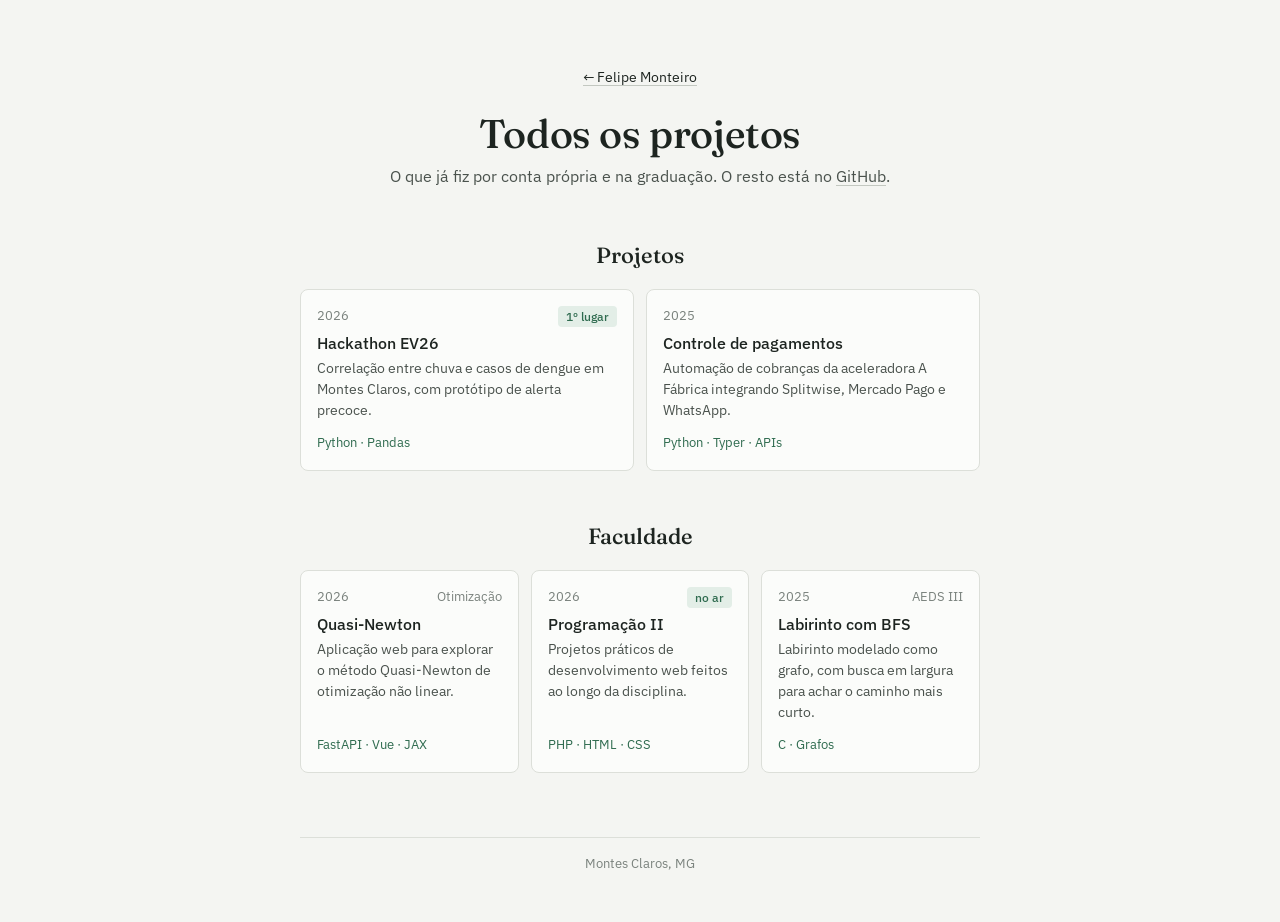
==== projetos/index.html @ 48c958d5 "feat: novo site pessoal com projetos e currículo Substitui a página "em construção" por uma página d" ====
<!DOCTYPE html>
<html lang="pt-BR">
<head>
    <meta charset="UTF-8">
    <meta name="viewport" content="width=device-width, initial-scale=1.0">
    <title>Projetos · Felipe Monteiro</title>
    <meta name="description" content="Projetos de Felipe Monteiro: trabalhos próprios e da graduação em Engenharia de Sistemas.">
    <link rel="icon" href="../foto.jpg">
    <link rel="preconnect" href="https://fonts.googleapis.com">
    <link rel="preconnect" href="https://fonts.gstatic.com" crossorigin>
    <link href="https://fonts.googleapis.com/css2?family=Fraunces:opsz,wght@9..144,500&family=IBM+Plex+Sans:wght@400;500&display=swap" rel="stylesheet">
    <link rel="stylesheet" href="../style.css">
</head>
<body>
    <main>
        <a class="back" href="../">← Felipe Monteiro</a>

        <h1>Todos os projetos</h1>
        <p class="lead">O que já fiz por conta própria e na graduação. O resto está no <a href="https://github.com/felipe-monteiro16" target="_blank" rel="noopener">GitHub</a>.</p>

        <section aria-labelledby="proprios">
            <h2 id="proprios">Projetos</h2>
            <ul class="cards">
                <li>
                    <a class="card" href="https://github.com/felipe-monteiro16/hackaton-ev26" target="_blank" rel="noopener">
                        <span class="meta"><span>2026</span><span class="badge">1º lugar</span></span>
                        <h3>Hackathon EV26</h3>
                        <p>Correlação entre chuva e casos de dengue em Montes Claros, com protótipo de alerta precoce.</p>
                        <span class="tags">Python · Pandas</span>
                    </a>
                </li>
                <li>
                    <a class="card" href="https://github.com/felipe-monteiro16/payment-control-a-fabrica" target="_blank" rel="noopener">
                        <span class="meta"><span>2025</span></span>
                        <h3>Controle de pagamentos</h3>
                        <p>Automação de cobranças da aceleradora A Fábrica integrando Splitwise, Mercado Pago e WhatsApp.</p>
                        <span class="tags">Python · Typer · APIs</span>
                    </a>
                </li>
            </ul>
        </section>

        <section aria-labelledby="faculdade">
            <h2 id="faculdade">Faculdade</h2>
            <ul class="cards">
                <li>
                    <a class="card" href="https://github.com/felipe-monteiro16/quasi-newton-unimontes" target="_blank" rel="noopener">
                        <span class="meta"><span>2026</span><span>Otimização</span></span>
                        <h3>Quasi-Newton</h3>
                        <p>Aplicação web para explorar o método Quasi-Newton de otimização não linear.</p>
                        <span class="tags">FastAPI · Vue · JAX</span>
                    </a>
                </li>
                <li>
                    <a class="card" href="https://prog2.felipemonteiro.dev" target="_blank" rel="noopener">
                        <span class="meta"><span>2026</span><span class="badge">no ar</span></span>
                        <h3>Programação II</h3>
                        <p>Projetos práticos de desenvolvimento web feitos ao longo da disciplina.</p>
                        <span class="tags">PHP · HTML · CSS</span>
                    </a>
                </li>
                <li>
                    <a class="card" href="https://github.com/felipe-monteiro16/trabalho-final-aeds-3" target="_blank" rel="noopener">
                        <span class="meta"><span>2025</span><span>AEDS III</span></span>
                        <h3>Labirinto com BFS</h3>
                        <p>Labirinto modelado como grafo, com busca em largura para achar o caminho mais curto.</p>
                        <span class="tags">C · Grafos</span>
                    </a>
                </li>
            </ul>
        </section>

        <footer>Montes Claros, MG</footer>
    </main>
</body>
</html>
---- style.css ----
:root {
    --bg: #f4f5f2;
    --surface: #fbfcfa;
    --text: #1d2420;
    --muted: #4a524d;
    --faint: #7a827d;
    --accent: #2f6b4f;
    --accent-hover: #255a41;
    --accent-bg: #e3eee7;
    --on-accent: #ffffff;
    --border: #dcdfd9;
    --border-strong: #c3c8c1;
    --serif: "Fraunces", Georgia, "Times New Roman", serif;
    --sans: "IBM Plex Sans", system-ui, -apple-system, "Segoe UI", sans-serif;
}

*,
*::before,
*::after {
    box-sizing: border-box;
}

html {
    -webkit-text-size-adjust: 100%;
}

body {
    margin: 0;
    background: var(--bg);
    color: var(--text);
    font-family: var(--sans);
    font-size: 16px;
    line-height: 1.6;
}

main {
    max-width: 720px;
    margin: 0 auto;
    padding: 64px 20px 48px;
    text-align: center;
}

a {
    color: inherit;
    text-decoration-color: var(--border-strong);
    text-underline-offset: 3px;
}

a:hover {
    color: var(--accent);
    text-decoration-color: currentColor;
}

a:focus-visible {
    outline: 2px solid var(--accent);
    outline-offset: 3px;
    border-radius: 4px;
}

.avatar {
    display: block;
    width: 112px;
    height: 112px;
    margin: 0 auto 20px;
    border-radius: 50%;
    border: 2px solid var(--accent);
    padding: 3px;
    object-fit: cover;
}

h1 {
    font-family: var(--serif);
    font-size: 40px;
    font-weight: 500;
    line-height: 1.1;
    letter-spacing: -0.01em;
    margin: 0;
}

.role {
    color: var(--accent);
    font-size: 17px;
    margin: 6px 0 0;
}

.about {
    color: var(--muted);
    max-width: 58ch;
    margin: 20px auto 0;
}

.stack {
    color: var(--muted);
    font-size: 14px;
    margin: 16px 0 0;
}

.links {
    display: flex;
    flex-wrap: wrap;
    justify-content: center;
    gap: 8px;
    margin: 24px 0 56px;
    padding: 0;
    list-style: none;
}

.links a {
    display: inline-block;
    padding: 7px 16px;
    font-size: 15px;
    text-decoration: none;
    background: var(--surface);
    border: 1px solid var(--border-strong);
    border-radius: 6px;
    transition: border-color 0.15s ease, background-color 0.15s ease;
}

.links a:hover {
    border-color: var(--accent);
}

.links a.primary {
    background: var(--accent);
    border-color: var(--accent);
    color: var(--on-accent);
    font-weight: 500;
}

.links a.primary:hover {
    background: var(--accent-hover);
    border-color: var(--accent-hover);
}

h2 {
    font-family: var(--serif);
    font-size: 22px;
    font-weight: 500;
    margin: 0 0 16px;
}

section + section {
    margin-top: 48px;
}

.cards {
    display: grid;
    grid-template-columns: repeat(auto-fit, minmax(200px, 1fr));
    gap: 12px;
    margin: 0;
    padding: 0;
    list-style: none;
    text-align: left;
}

.card {
    display: flex;
    flex-direction: column;
    height: 100%;
    padding: 16px;
    background: var(--surface);
    border: 1px solid var(--border);
    border-radius: 8px;
    text-decoration: none;
    transition: border-color 0.15s ease;
}

a.card:hover {
    color: inherit;
    border-color: var(--accent);
}

.card .meta {
    display: flex;
    justify-content: space-between;
    align-items: center;
    gap: 8px;
    font-size: 13px;
    color: var(--faint);
    margin-bottom: 6px;
}

.badge {
    font-size: 12px;
    font-weight: 500;
    color: var(--accent);
    background: var(--accent-bg);
    padding: 1px 8px;
    border-radius: 4px;
}

.card h3 {
    font-size: 16px;
    font-weight: 500;
    line-height: 1.3;
    margin: 0 0 4px;
}

.card p {
    font-size: 14px;
    line-height: 1.5;
    color: var(--muted);
    margin: 0 0 12px;
}

.card .tags {
    margin-top: auto;
    font-size: 13px;
    color: var(--accent);
}

.more {
    display: inline-block;
    margin-top: 20px;
    font-size: 15px;
}

.back {
    display: inline-block;
    font-size: 14px;
    margin-bottom: 24px;
}

.lead {
    color: var(--muted);
    margin: 8px 0 48px;
}

footer {
    margin-top: 64px;
    padding-top: 16px;
    border-top: 1px solid var(--border);
    font-size: 13px;
    color: var(--faint);
}

@media (max-width: 480px) {
    main {
        padding-top: 40px;
    }

    h1 {
        font-size: 32px;
    }

    .avatar {
        width: 96px;
        height: 96px;
    }

    .links {
        gap: 6px;
    }

    .links a {
        padding: 6px 11px;
        font-size: 14px;
    }
}
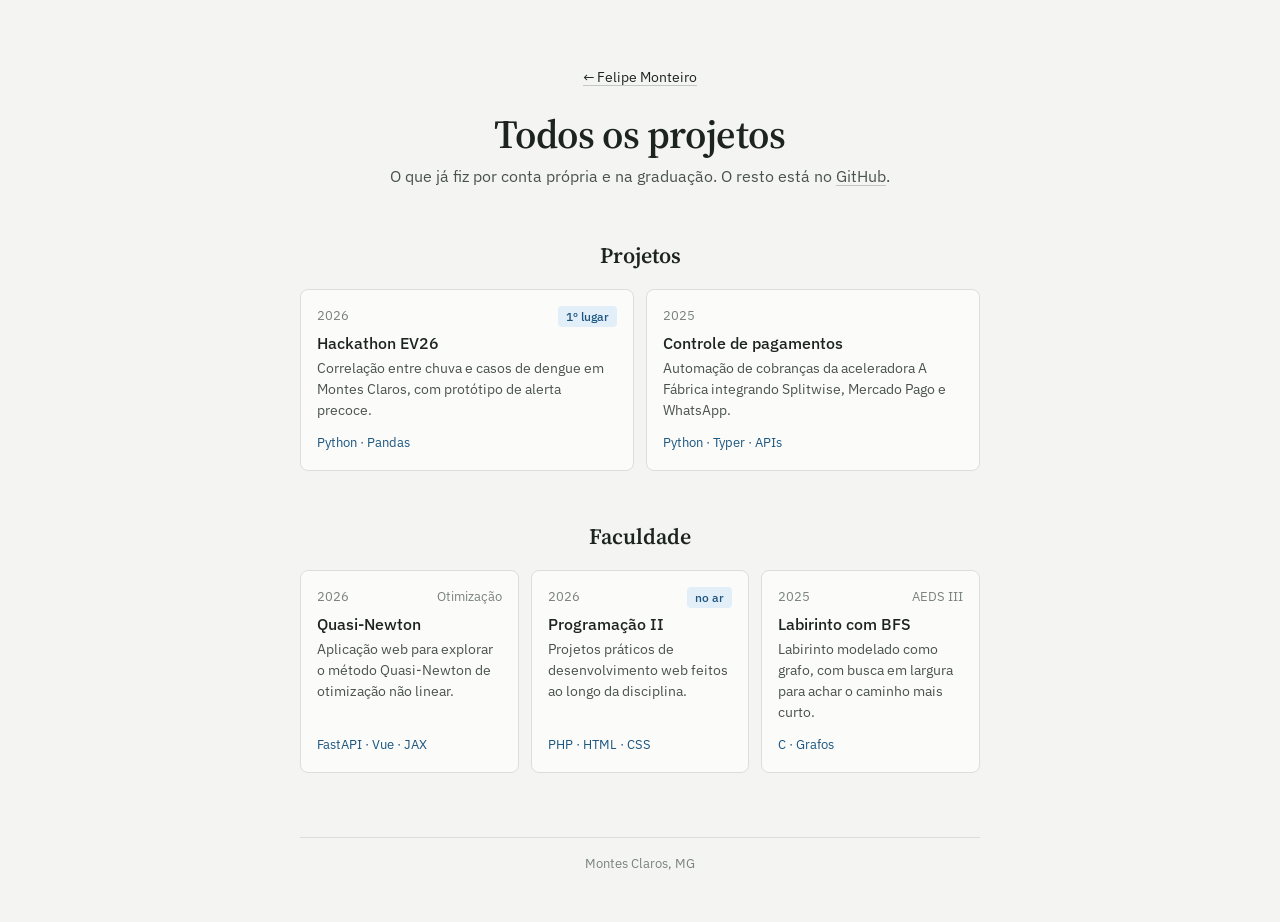
==== commit 398c0cca: "style: troca acento para azul, serifa para Source Serif 4 e ajusta resumo Co-Authored-By: Claude Opu" ====
--- a/projetos/index.html
+++ b/projetos/index.html
@@ -8,7 +8,7 @@
     <link rel="icon" href="../foto.jpg">
     <link rel="preconnect" href="https://fonts.googleapis.com">
     <link rel="preconnect" href="https://fonts.gstatic.com" crossorigin>
-    <link href="https://fonts.googleapis.com/css2?family=Fraunces:opsz,wght@9..144,500&family=IBM+Plex+Sans:wght@400;500&display=swap" rel="stylesheet">
+    <link href="https://fonts.googleapis.com/css2?family=Source+Serif+4:opsz,wght@8..60,600&family=IBM+Plex+Sans:wght@400;500&display=swap" rel="stylesheet">
     <link rel="stylesheet" href="../style.css">
 </head>
 <body>
--- a/style.css
+++ b/style.css
@@ -4,13 +4,13 @@
     --text: #1d2420;
     --muted: #4a524d;
     --faint: #7a827d;
-    --accent: #2f6b4f;
-    --accent-hover: #255a41;
-    --accent-bg: #e3eee7;
+    --accent: #1b5580;
+    --accent-hover: #144263;
+    --accent-bg: #e2eef8;
     --on-accent: #ffffff;
     --border: #dcdfd9;
     --border-strong: #c3c8c1;
-    --serif: "Fraunces", Georgia, "Times New Roman", serif;
+    --serif: "Source Serif 4", Georgia, "Times New Roman", serif;
     --sans: "IBM Plex Sans", system-ui, -apple-system, "Segoe UI", sans-serif;
 }
 
@@ -71,7 +71,7 @@
 h1 {
     font-family: var(--serif);
     font-size: 40px;
-    font-weight: 500;
+    font-weight: 600;
     line-height: 1.1;
     letter-spacing: -0.01em;
     margin: 0;
@@ -135,7 +135,7 @@
 h2 {
     font-family: var(--serif);
     font-size: 22px;
-    font-weight: 500;
+    font-weight: 600;
     margin: 0 0 16px;
 }
 
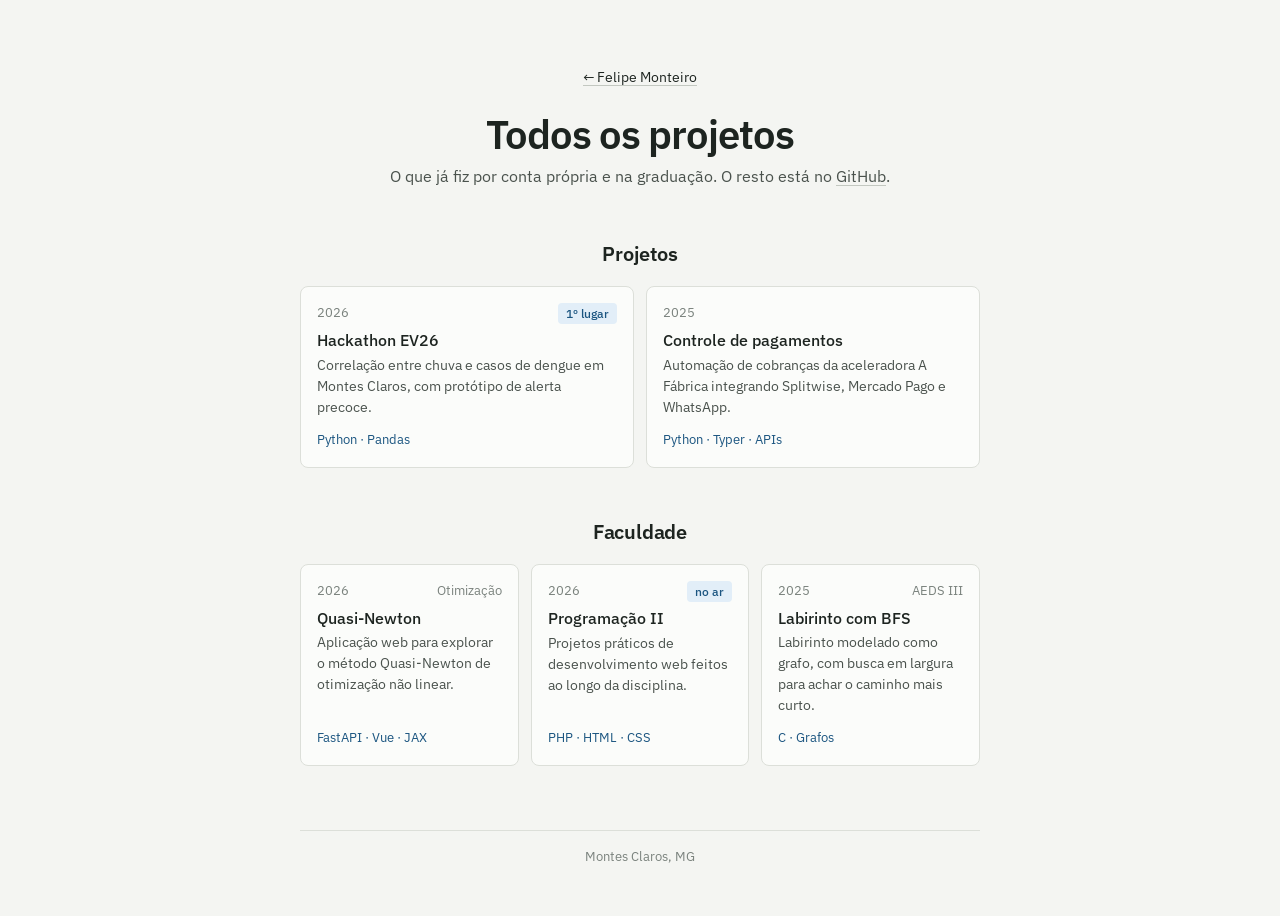
==== commit 56ef9d25: "style: troca serifa dos títulos por IBM Plex Sans semibold Co-Authored-By: Claude Opus 5.5 <noreply@" ====
--- a/projetos/index.html
+++ b/projetos/index.html
@@ -8,7 +8,7 @@
     <link rel="icon" href="../foto.jpg">
     <link rel="preconnect" href="https://fonts.googleapis.com">
     <link rel="preconnect" href="https://fonts.gstatic.com" crossorigin>
-    <link href="https://fonts.googleapis.com/css2?family=Source+Serif+4:opsz,wght@8..60,600&family=IBM+Plex+Sans:wght@400;500&display=swap" rel="stylesheet">
+    <link href="https://fonts.googleapis.com/css2?family=IBM+Plex+Sans:wght@400;500;600&display=swap" rel="stylesheet">
     <link rel="stylesheet" href="../style.css">
 </head>
 <body>
--- a/style.css
+++ b/style.css
@@ -10,7 +10,6 @@
     --on-accent: #ffffff;
     --border: #dcdfd9;
     --border-strong: #c3c8c1;
-    --serif: "Source Serif 4", Georgia, "Times New Roman", serif;
     --sans: "IBM Plex Sans", system-ui, -apple-system, "Segoe UI", sans-serif;
 }
 
@@ -69,11 +68,11 @@
 }
 
 h1 {
-    font-family: var(--serif);
+    font-family: var(--sans);
     font-size: 40px;
     font-weight: 600;
     line-height: 1.1;
-    letter-spacing: -0.01em;
+    letter-spacing: -0.025em;
     margin: 0;
 }
 
@@ -133,8 +132,9 @@
 }
 
 h2 {
-    font-family: var(--serif);
-    font-size: 22px;
+    font-family: var(--sans);
+    font-size: 20px;
+    letter-spacing: -0.01em;
     font-weight: 600;
     margin: 0 0 16px;
 }
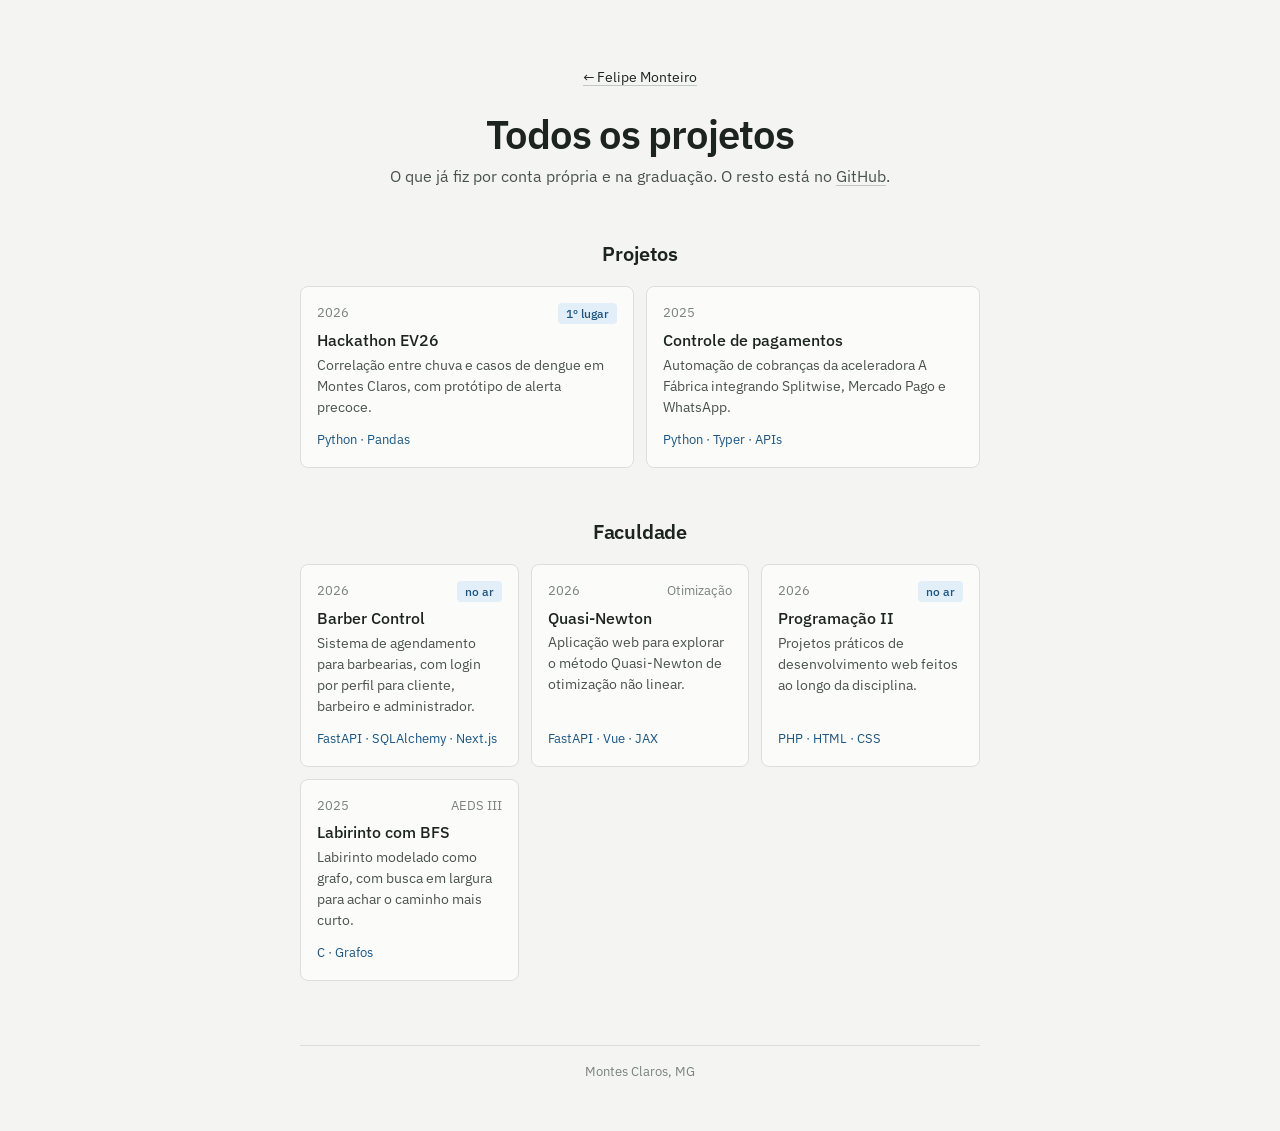
==== commit 5bc4417a: "feat: destaca o Barber Control no lugar do Quasi-Newton Adiciona o Barber Control (barbercontrol.fel" ====
--- a/projetos/index.html
+++ b/projetos/index.html
@@ -44,6 +44,14 @@
             <h2 id="faculdade">Faculdade</h2>
             <ul class="cards">
                 <li>
+                    <a class="card" href="https://barbercontrol.felipemonteiro.dev" target="_blank" rel="noopener">
+                        <span class="meta"><span>2026</span><span class="badge">no ar</span></span>
+                        <h3>Barber Control</h3>
+                        <p>Sistema de agendamento para barbearias, com login por perfil para cliente, barbeiro e administrador.</p>
+                        <span class="tags">FastAPI · SQLAlchemy · Next.js</span>
+                    </a>
+                </li>
+                <li>
                     <a class="card" href="https://github.com/felipe-monteiro16/quasi-newton-unimontes" target="_blank" rel="noopener">
                         <span class="meta"><span>2026</span><span>Otimização</span></span>
                         <h3>Quasi-Newton</h3>
